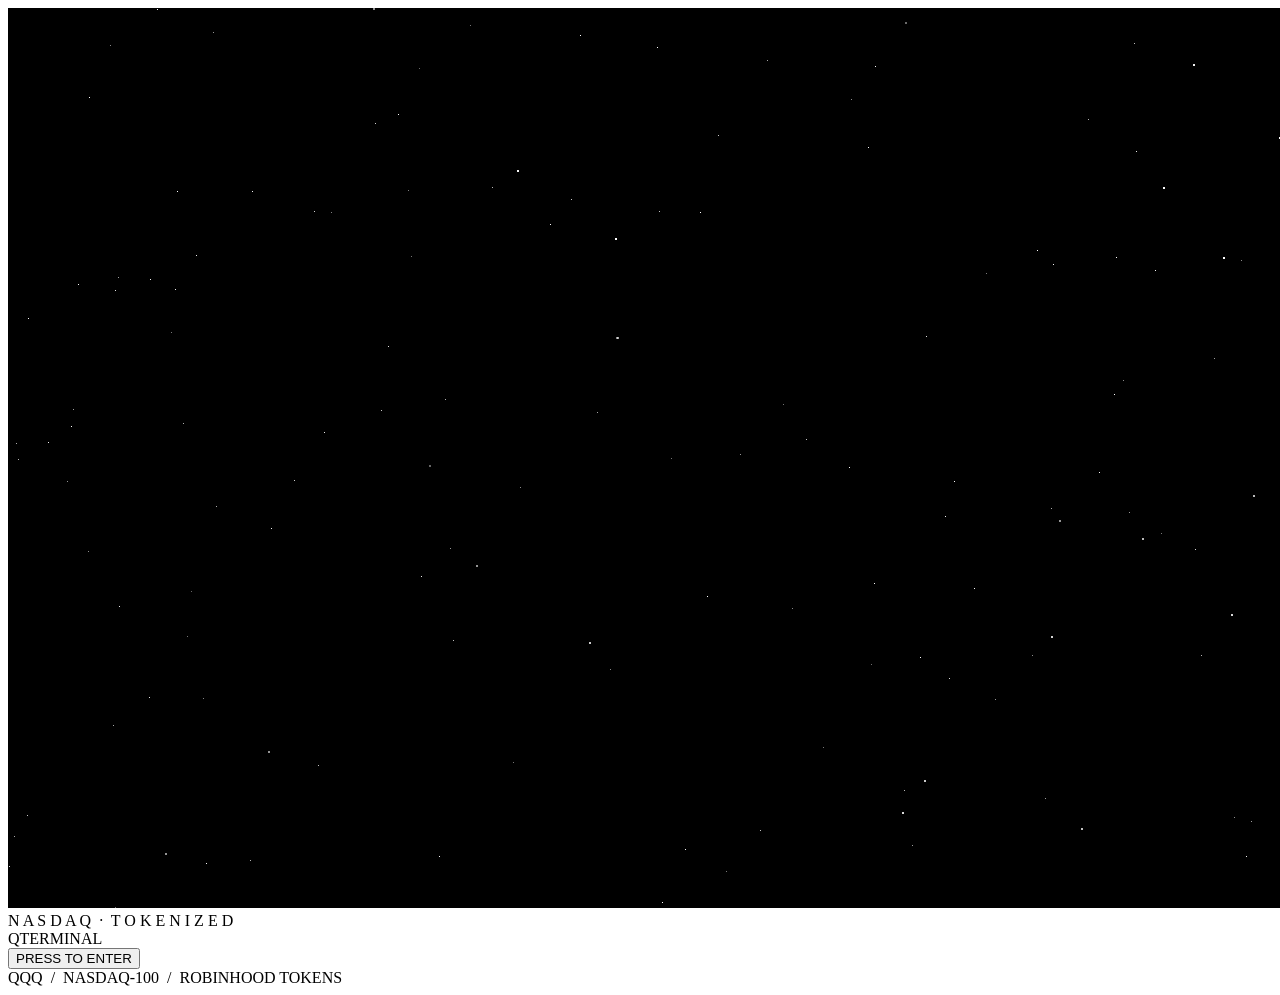
==== index.html @ d2328fc7 "Add files via upload" ====
<!DOCTYPE html>
<html lang="en">
<head>
<meta charset="UTF-8">
<meta name="viewport" content="width=device-width, initial-scale=1.0">
<title>QTERMINAL</title>
<link rel="stylesheet" href="css/style.css">
</head>
<body>
  <div class="landing">
    <canvas id="starfield"></canvas>
    <div class="landing-content">
      <div class="qt-logo">N A S D A Q &nbsp;·&nbsp; T O K E N I Z E D</div>
      <div class="qt-title">QTERMINAL</div>
      <button class="enter-btn" id="enterBtn">PRESS TO ENTER</button>
      <div class="enter-hint">QQQ &nbsp;/&nbsp; NASDAQ-100 &nbsp;/&nbsp; ROBINHOOD TOKENS</div>
    </div>
  </div>

  <script>
    const canvas = document.getElementById('starfield');
    const ctx = canvas.getContext('2d');
    let w, h;
    function resize() {
      w = canvas.width = window.innerWidth;
      h = canvas.height = window.innerHeight;
    }
    resize();
    window.addEventListener('resize', resize);

    // Pixel stars: fixed grid of tiny squares with independent twinkle phase.
    const STAR_COUNT = 140;
    const stars = Array.from({ length: STAR_COUNT }, () => ({
      x: Math.random() * w,
      y: Math.random() * h,
      size: Math.random() < 0.15 ? 2 : 1,
      phase: Math.random() * Math.PI * 2,
      speed: 0.5 + Math.random() * 1.2
    }));

    // Shooting stars: spawn occasionally, travel diagonally, fade.
    let shootingStars = [];
    function spawnShootingStar() {
      const startX = Math.random() * w * 0.7;
      const startY = Math.random() * h * 0.4;
      shootingStars.push({
        x: startX, y: startY,
        len: 40 + Math.random() * 60,
        speed: 6 + Math.random() * 5,
        angle: Math.PI / 5,
        life: 1
      });
    }
    setInterval(() => {
      if (Math.random() < 0.6) spawnShootingStar();
    }, 1800);

    let t = 0;
    function draw() {
      t += 0.02;
      ctx.clearRect(0, 0, w, h);
      ctx.fillStyle = '#000';
      ctx.fillRect(0, 0, w, h);

      // twinkling pixel stars
      for (const s of stars) {
        const twinkle = 0.4 + 0.6 * Math.abs(Math.sin(t * s.speed + s.phase));
        ctx.fillStyle = `rgba(255,255,255,${twinkle.toFixed(2)})`;
        ctx.fillRect(Math.floor(s.x), Math.floor(s.y), s.size, s.size);
      }

      // shooting stars
      shootingStars.forEach(st => {
        st.x += Math.cos(st.angle) * st.speed;
        st.y += Math.sin(st.angle) * st.speed;
        st.life -= 0.02;
        if (st.life > 0) {
          const tailX = st.x - Math.cos(st.angle) * st.len;
          const tailY = st.y - Math.sin(st.angle) * st.len;
          const grad = ctx.createLinearGradient(st.x, st.y, tailX, tailY);
          grad.addColorStop(0, `rgba(255,178,56,${st.life})`);
          grad.addColorStop(1, 'rgba(255,178,56,0)');
          ctx.strokeStyle = grad;
          ctx.lineWidth = 2;
          ctx.beginPath();
          ctx.moveTo(st.x, st.y);
          ctx.lineTo(tailX, tailY);
          ctx.stroke();
        }
      });
      shootingStars = shootingStars.filter(st => st.life > 0 && st.y < h + 50);

      requestAnimationFrame(draw);
    }
    draw();

    document.getElementById('enterBtn').addEventListener('click', () => {
      window.location.href = 'terminal.html#QQQ';
    });
  </script>
</body>
</html>
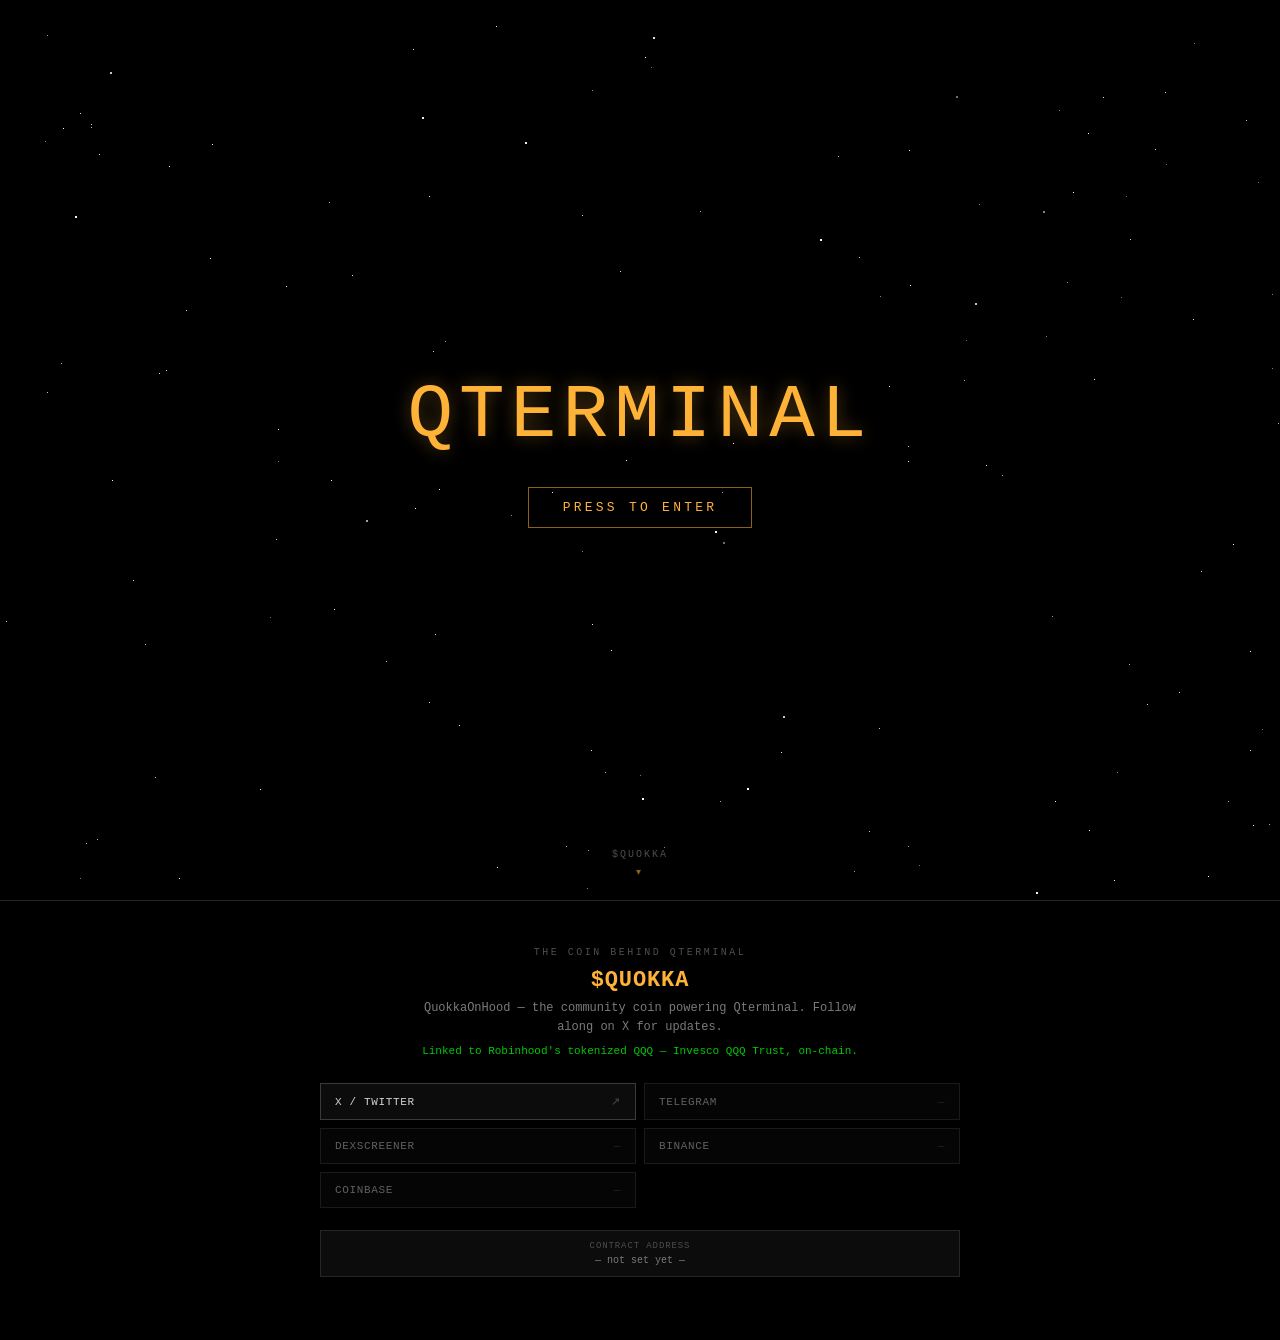
==== commit b27599c5: "Add files via upload" ====
--- a/index.html
+++ b/index.html
@@ -6,17 +6,41 @@
 <title>QTERMINAL</title>
 <link rel="stylesheet" href="css/style.css">
 </head>
-<body>
+<body class="landing-page">
   <div class="landing">
     <canvas id="starfield"></canvas>
     <div class="landing-content">
-      <div class="qt-logo">N A S D A Q &nbsp;·&nbsp; T O K E N I Z E D</div>
       <div class="qt-title">QTERMINAL</div>
       <button class="enter-btn" id="enterBtn">PRESS TO ENTER</button>
-      <div class="enter-hint">QQQ &nbsp;/&nbsp; NASDAQ-100 &nbsp;/&nbsp; ROBINHOOD TOKENS</div>
+    </div>
+    <div class="scroll-cue">$QUOKKA</div>
+  </div>
+
+  <!-- ================================================================
+       COIN INFO SECTION
+       Edit the CONFIG object in js/coin-config.js with the real
+       contract address, chain, and links once you've got them —
+       everything here reads from that one file.
+       ================================================================ -->
+  <div class="coin-section">
+    <div class="coin-inner">
+      <div class="coin-eyebrow">THE COIN BEHIND QTERMINAL</div>
+      <div class="coin-ticker" id="coinTicker">$QUOKKA</div>
+      <div class="coin-tagline" id="coinTagline">
+        QuokkaOnHood — the community coin powering Qterminal. Follow along on X for updates.
+      </div>
+      <div class="coin-qqq-note">Linked to Robinhood's tokenized QQQ — Invesco QQQ Trust, on-chain.</div>
+
+      <div class="coin-links" id="coinLinks"></div>
+
+      <div class="coin-ca-box" id="coinCaBox">
+        <span class="ca-label">CONTRACT ADDRESS</span>
+        <span id="coinCaText">— not set yet —</span>
+      </div>
     </div>
   </div>
 
+  <script src="js/coin-config.js"></script>
   <script>
     const canvas = document.getElementById('starfield');
     const ctx = canvas.getContext('2d');
@@ -28,7 +52,6 @@
     resize();
     window.addEventListener('resize', resize);
 
-    // Pixel stars: fixed grid of tiny squares with independent twinkle phase.
     const STAR_COUNT = 140;
     const stars = Array.from({ length: STAR_COUNT }, () => ({
       x: Math.random() * w,
@@ -38,7 +61,6 @@
       speed: 0.5 + Math.random() * 1.2
     }));
 
-    // Shooting stars: spawn occasionally, travel diagonally, fade.
     let shootingStars = [];
     function spawnShootingStar() {
       const startX = Math.random() * w * 0.7;
@@ -62,14 +84,12 @@
       ctx.fillStyle = '#000';
       ctx.fillRect(0, 0, w, h);
 
-      // twinkling pixel stars
       for (const s of stars) {
         const twinkle = 0.4 + 0.6 * Math.abs(Math.sin(t * s.speed + s.phase));
         ctx.fillStyle = `rgba(255,255,255,${twinkle.toFixed(2)})`;
         ctx.fillRect(Math.floor(s.x), Math.floor(s.y), s.size, s.size);
       }
 
-      // shooting stars
       shootingStars.forEach(st => {
         st.x += Math.cos(st.angle) * st.speed;
         st.y += Math.sin(st.angle) * st.speed;
@@ -97,6 +117,28 @@
     document.getElementById('enterBtn').addEventListener('click', () => {
       window.location.href = 'terminal.html#QQQ';
     });
+
+    // ---- render coin links from config ----
+    (function renderCoinSection() {
+      document.getElementById('coinTicker').textContent = COIN_CONFIG.ticker;
+      document.getElementById('coinTagline').textContent = COIN_CONFIG.tagline;
+      document.getElementById('coinCaText').textContent = COIN_CONFIG.contractAddress || '— not set yet —';
+
+      const links = [
+        { label: 'X / TWITTER', url: COIN_CONFIG.links.x },
+        { label: 'TELEGRAM', url: COIN_CONFIG.links.telegram },
+        { label: 'DEXSCREENER', url: COIN_CONFIG.links.dexscreener },
+        { label: 'BINANCE', url: COIN_CONFIG.links.binance },
+        { label: 'COINBASE', url: COIN_CONFIG.links.coinbase },
+      ];
+      const container = document.getElementById('coinLinks');
+      container.innerHTML = links.map(l => {
+        const disabled = !l.url;
+        return `<a class="coin-link ${disabled ? 'disabled' : ''}" href="${l.url || '#'}" target="_blank" rel="noopener">
+          <span>${l.label}</span><span class="cl-arrow">${disabled ? '—' : '↗'}</span>
+        </a>`;
+      }).join('');
+    })();
   </script>
 </body>
 </html>
--- a/css/style.css
+++ b/css/style.css
@@ -0,0 +1,422 @@
+/* ============================================================
+   QTERMINAL — style.css
+   Palette: true-black terminal, amber data text (Bloomberg's
+   signature), Robinhood green / grey for the tokenized split,
+   red/green for price direction. One mono family throughout,
+   weight does the differentiating instead of a second face.
+   ============================================================ */
+
+@font-face {
+  font-family: "Excess V Straight";
+  src: url("../fonts/Excess_V_Straight.otf") format("opentype");
+  font-weight: normal;
+  font-style: normal;
+  font-display: swap;
+}
+
+:root {
+  --bg: #000000;
+  --panel: #070707;
+  --panel-alt: #0c0c0c;
+  --border: #262626;
+  --border-strong: #3a3a3a;
+
+  --amber: #ffb238;
+  --amber-dim: #8a6218;
+  --text: #d4d4d4;
+  --text-dim: #7a7a7a;
+  --text-faint: #4d4d4d;
+
+  --green: #00c805;
+  --green-dim: #0a4a05;
+  --red: #ff4136;
+  --red-dim: #4a0d0a;
+  --grey-tag: #5a5a5a;
+
+  --mono: "JetBrains Mono", "IBM Plex Mono", ui-monospace, "SF Mono", Consolas, monospace;
+
+  --radius: 2px;
+}
+
+* { box-sizing: border-box; }
+html, body {
+  margin: 0; padding: 0;
+  background: var(--bg);
+  color: var(--text);
+  font-family: var(--mono);
+  height: 100%;
+  overflow: hidden;
+}
+a { color: var(--amber); text-decoration: none; }
+button { font-family: var(--mono); cursor: pointer; }
+::selection { background: var(--amber-dim); color: #000; }
+*:focus-visible { outline: 1px solid var(--amber); outline-offset: 1px; }
+
+@media (prefers-reduced-motion: reduce) {
+  * { animation: none !important; transition: none !important; }
+}
+
+/* ---------- Landing page ---------- */
+body.landing-page { overflow-y: auto; height: auto; }
+.landing {
+  position: relative;
+  width: 100vw; height: 100vh;
+  background: #000;
+  display: flex; align-items: center; justify-content: center;
+  overflow: hidden;
+}
+.scroll-cue {
+  position: absolute; bottom: 22px; left: 50%; transform: translateX(-50%);
+  z-index: 2;
+  font-size: 10px; letter-spacing: 0.2em; color: var(--text-faint);
+  display: flex; flex-direction: column; align-items: center; gap: 6px;
+  animation: bob 2.2s ease-in-out infinite;
+}
+.scroll-cue::after { content: '▾'; color: var(--amber-dim); }
+@keyframes bob { 0%,100% { transform: translateX(-50%) translateY(0); } 50% { transform: translateX(-50%) translateY(6px); } }
+
+/* ---------- Coin info section ---------- */
+.coin-section {
+  position: relative;
+  background: #000;
+  border-top: 1px solid var(--border);
+  padding: 46px 20px 60px;
+}
+.coin-inner { max-width: 640px; margin: 0 auto; }
+.coin-eyebrow {
+  font-size: 10px; letter-spacing: 0.25em; color: var(--text-faint);
+  text-align: center; margin-bottom: 10px;
+}
+.coin-ticker {
+  text-align: center;
+  font-size: 22px; font-weight: 700; color: var(--amber);
+  letter-spacing: 0.04em; margin-bottom: 6px;
+}
+.coin-tagline {
+  text-align: center; font-size: 12px; color: var(--text-dim);
+  max-width: 460px; margin: 0 auto 8px;
+  line-height: 1.6;
+}
+.coin-qqq-note {
+  text-align: center; font-size: 11px; color: var(--green);
+  margin-bottom: 26px;
+}
+.coin-links {
+  display: grid;
+  grid-template-columns: repeat(2, 1fr);
+  gap: 8px;
+  margin-bottom: 22px;
+}
+.coin-link {
+  display: flex; align-items: center; justify-content: space-between;
+  border: 1px solid var(--border-strong);
+  background: var(--panel-alt);
+  color: var(--text);
+  padding: 11px 14px;
+  font-size: 11px; letter-spacing: 0.06em;
+  transition: border-color 120ms, color 120ms;
+}
+.coin-link:hover { border-color: var(--amber); color: var(--amber); }
+.coin-link .cl-arrow { color: var(--text-faint); }
+.coin-link.disabled {
+  opacity: 0.45; pointer-events: none;
+}
+.coin-ca-box {
+  border: 1px solid var(--border);
+  background: var(--panel-alt);
+  padding: 10px 12px;
+  font-size: 10px;
+  color: var(--text-dim);
+  word-break: break-all;
+  text-align: center;
+}
+.coin-ca-box .ca-label { color: var(--text-faint); letter-spacing: 0.1em; display: block; margin-bottom: 4px; font-size: 9px; }
+@media (max-width: 480px) {
+  .coin-links { grid-template-columns: 1fr; }
+}
+#starfield { position: absolute; inset: 0; display: block; }
+.landing-content {
+  position: relative; z-index: 2;
+  display: flex; flex-direction: column; align-items: center;
+  gap: 28px;
+}
+.qt-title {
+  font-family: "Excess V Straight", var(--mono);
+  font-size: clamp(38px, 10vw, 76px);
+  font-weight: 400;
+  letter-spacing: 0.08em;
+  color: var(--amber);
+  text-shadow: 0 0 18px rgba(255, 178, 56, 0.35);
+}
+.enter-btn {
+  background: transparent;
+  border: 1px solid var(--amber-dim);
+  color: var(--amber);
+  padding: 12px 34px;
+  font-size: 13px;
+  letter-spacing: 0.25em;
+  transition: background 120ms, color 120ms;
+}
+.enter-btn:hover, .enter-btn:focus-visible {
+  background: var(--amber);
+  color: #000;
+}
+.enter-hint {
+  font-size: 10px;
+  color: var(--text-faint);
+  letter-spacing: 0.15em;
+}
+
+/* ---------- App shell ---------- */
+.app {
+  height: 100vh;
+  display: flex;
+  flex-direction: column;
+}
+.topbar {
+  height: 40px;
+  flex: none;
+  display: flex; align-items: center;
+  justify-content: space-between;
+  padding: 0 14px;
+  border-bottom: 1px solid var(--border);
+  background: var(--panel);
+}
+.topbar-left { display: flex; align-items: center; gap: 10px; }
+.topbar-logo { font-family: "Excess V Straight", var(--mono); color: var(--amber); font-weight: 400; letter-spacing: 0.1em; font-size: 16px; }
+.topbar-sub { color: var(--text-faint); font-size: 11px; }
+.topbar-right { display: flex; align-items: center; gap: 16px; font-size: 11px; color: var(--text-dim); }
+.topbar-clock { color: var(--amber-dim); }
+
+.layout {
+  flex: 1;
+  display: flex;
+  min-height: 0;
+}
+
+/* ---------- Sidebar ---------- */
+.sidebar {
+  width: 25%;
+  min-width: 250px;
+  max-width: 340px;
+  border-right: 1px solid var(--border);
+  background: var(--panel);
+  display: flex; flex-direction: column;
+  min-height: 0;
+}
+.sidebar-search {
+  flex: none;
+  padding: 8px 10px;
+  border-bottom: 1px solid var(--border);
+}
+.sidebar-search input {
+  width: 100%;
+  background: #0d0d0d;
+  border: 1px solid var(--border);
+  color: var(--text);
+  font-family: var(--mono);
+  font-size: 12px;
+  padding: 6px 8px;
+  border-radius: var(--radius);
+}
+.sidebar-search input::placeholder { color: var(--text-faint); }
+.sidebar-list {
+  flex: 1;
+  overflow-y: auto;
+}
+.sidebar-list::-webkit-scrollbar { width: 6px; }
+.sidebar-list::-webkit-scrollbar-thumb { background: var(--border-strong); }
+
+.row {
+  display: flex; align-items: center; justify-content: space-between;
+  padding: 7px 12px;
+  border-bottom: 1px solid #111;
+  font-size: 12px;
+  cursor: pointer;
+}
+.row:hover { background: #101010; }
+.row.active { background: #151109; border-left: 2px solid var(--amber); }
+.row.pinned { background: #0c0c0c; }
+.row-left { display: flex; align-items: center; gap: 8px; min-width: 0; }
+.tok-dot {
+  width: 7px; height: 7px; flex: none;
+  border-radius: 1px;
+  border: 1px solid var(--grey-tag);
+  background: transparent;
+}
+.tok-dot.tokenized { border-color: var(--green); background: var(--green); box-shadow: 0 0 4px rgba(0,200,5,0.6); }
+.row-ticker { color: var(--text); font-weight: 700; }
+.row-name { color: var(--text-faint); font-size: 10px; overflow: hidden; text-overflow: ellipsis; white-space: nowrap; max-width: 120px; }
+.row-right { text-align: right; flex: none; }
+.row-price { color: var(--text); }
+.row-chg.up { color: var(--green); }
+.row-chg.down { color: var(--red); }
+.sidebar-divider {
+  padding: 4px 12px; font-size: 10px; letter-spacing: 0.1em;
+  color: var(--text-faint); background: #0a0a0a;
+  border-bottom: 1px solid var(--border);
+}
+
+/* ---------- Main panel ---------- */
+.main {
+  flex: 1;
+  overflow-y: auto;
+  min-height: 0;
+  padding: 14px 18px 40px;
+}
+.main::-webkit-scrollbar { width: 8px; }
+.main::-webkit-scrollbar-thumb { background: var(--border-strong); }
+
+.back-btn {
+  display: none;
+  background: transparent; border: 1px solid var(--border-strong);
+  color: var(--text-dim); font-size: 11px; padding: 5px 10px; margin-bottom: 10px;
+  letter-spacing: 0.08em;
+}
+
+.ticker-header {
+  display: flex; align-items: flex-start; justify-content: space-between;
+  flex-wrap: wrap; gap: 10px;
+  padding-bottom: 10px; margin-bottom: 12px;
+  border-bottom: 1px solid var(--border);
+}
+.ticker-id { display: flex; align-items: baseline; gap: 10px; flex-wrap: wrap; }
+.ticker-id .sym { font-size: 26px; font-weight: 700; color: var(--amber); letter-spacing: 0.03em; }
+.ticker-id .nm { font-size: 12px; color: var(--text-dim); }
+.tag {
+  font-size: 9px; letter-spacing: 0.08em; padding: 2px 6px; border-radius: var(--radius);
+  border: 1px solid var(--grey-tag); color: var(--text-dim);
+}
+.tag.tokenized { border-color: var(--green); color: var(--green); }
+.price-block { text-align: right; }
+.price-main { font-size: 24px; font-weight: 700; }
+.price-chg { font-size: 12px; }
+.price-chg.up, .price-main.up { color: var(--green); }
+.price-chg.down, .price-main.down { color: var(--red); }
+.price-meta { font-size: 10px; color: var(--text-faint); margin-top: 2px; }
+
+/* ---------- Heatmap ---------- */
+.heatmap-section { margin-bottom: 18px; }
+.heatmap-toolbar {
+  display: flex; align-items: center; justify-content: space-between;
+  margin-bottom: 8px;
+}
+.section-title {
+  font-size: 11px; letter-spacing: 0.12em; color: var(--text-dim);
+}
+.size-toggle {
+  display: flex; border: 1px solid var(--border-strong); border-radius: var(--radius); overflow: hidden;
+}
+.size-toggle button {
+  background: #0a0a0a; color: var(--text-dim); border: none;
+  font-size: 10px; letter-spacing: 0.06em; padding: 5px 10px;
+}
+.size-toggle button.active { background: var(--amber); color: #000; }
+
+.heatmap-box {
+  border: 1px solid var(--border);
+  background: var(--panel-alt);
+  padding: 10px;
+}
+.sector-block { margin-bottom: 10px; }
+.sector-block:last-child { margin-bottom: 0; }
+.sector-label {
+  font-size: 9px; letter-spacing: 0.1em; color: var(--text-faint);
+  margin-bottom: 4px;
+}
+.sector-grid {
+  display: flex; flex-wrap: wrap; gap: 3px;
+}
+.tile {
+  position: relative;
+  display: flex; flex-direction: column; align-items: center; justify-content: center;
+  min-width: 54px; min-height: 40px;
+  border: 2px solid var(--grey-tag);
+  font-size: 10px; font-weight: 700;
+  color: #fff;
+  border-radius: var(--radius);
+}
+.tile.tokenized { border-color: var(--green); }
+.tile .t-sym { font-size: 11px; }
+.tile .t-chg { font-size: 9px; font-weight: 400; opacity: 0.9; }
+.tile:hover { outline: 1px solid var(--amber); z-index: 5; }
+
+.tile-tooltip {
+  position: fixed;
+  z-index: 50;
+  background: #0a0a0a;
+  border: 1px solid var(--amber-dim);
+  padding: 8px 10px;
+  font-size: 11px;
+  pointer-events: none;
+  min-width: 160px;
+  box-shadow: 0 4px 14px rgba(0,0,0,0.6);
+}
+.tile-tooltip .tt-sym { color: var(--amber); font-weight: 700; margin-bottom: 3px; }
+.tile-tooltip .tt-row { display: flex; justify-content: space-between; gap: 10px; color: var(--text-dim); }
+
+/* ---------- Chart ---------- */
+.chart-section { margin-bottom: 18px; }
+.chart-toolbar { display: flex; justify-content: space-between; align-items: center; margin-bottom: 8px; }
+.range-toggle { display: flex; border: 1px solid var(--border-strong); border-radius: var(--radius); overflow: hidden; }
+.range-toggle button {
+  background: #0a0a0a; color: var(--text-dim); border: none; border-right: 1px solid var(--border);
+  font-size: 10px; padding: 5px 12px;
+}
+.range-toggle button:last-child { border-right: none; }
+.range-toggle button.active { background: var(--amber); color: #000; }
+.chart-box {
+  border: 1px solid var(--border);
+  background: var(--panel-alt);
+  padding: 8px;
+}
+canvas#priceChart { width: 100%; display: block; }
+
+/* ---------- Info grid ---------- */
+.info-grid {
+  display: grid;
+  grid-template-columns: repeat(3, 1fr);
+  gap: 12px;
+}
+.info-card {
+  border: 1px solid var(--border);
+  background: var(--panel-alt);
+  padding: 10px 12px;
+}
+.info-card h3 {
+  font-size: 10px; letter-spacing: 0.1em; color: var(--text-dim);
+  margin: 0 0 8px 0; font-weight: 400;
+}
+.kv { display: flex; justify-content: space-between; font-size: 12px; padding: 3px 0; border-bottom: 1px solid #141414; }
+.kv:last-child { border-bottom: none; }
+.kv .k { color: var(--text-dim); }
+.kv .v { color: var(--text); }
+.kv .v.up { color: var(--green); }
+.kv .v.down { color: var(--red); }
+.eps-row { display: flex; justify-content: space-between; font-size: 11px; padding: 3px 0; }
+.eps-row .beat { color: var(--green); }
+.eps-row .miss { color: var(--red); }
+.news-item { font-size: 11px; padding: 5px 0; border-bottom: 1px solid #141414; color: var(--text-dim); }
+.news-item:last-child { border-bottom: none; }
+.news-item .n-time { font-size: 9px; color: var(--text-faint); display: block; margin-top: 2px; }
+.analyst-bar { display: flex; height: 8px; margin: 6px 0 10px; border-radius: 2px; overflow: hidden; }
+.analyst-bar span.buy { background: var(--green); }
+.analyst-bar span.hold { background: var(--amber-dim); }
+.analyst-bar span.sell { background: var(--red); }
+
+/* ---------- Responsive: mobile ---------- */
+@media (max-width: 820px) {
+  .layout { position: relative; }
+  .sidebar {
+    width: 100%; max-width: none; min-width: 0;
+    position: absolute; inset: 0;
+    z-index: 3;
+  }
+  .sidebar.hidden { display: none; }
+  .main { position: absolute; inset: 0; z-index: 4; }
+  .main.hidden { display: none; }
+  .back-btn { display: inline-block; }
+  .info-grid { grid-template-columns: 1fr; }
+  .ticker-id .sym { font-size: 22px; }
+  .price-main { font-size: 20px; }
+}
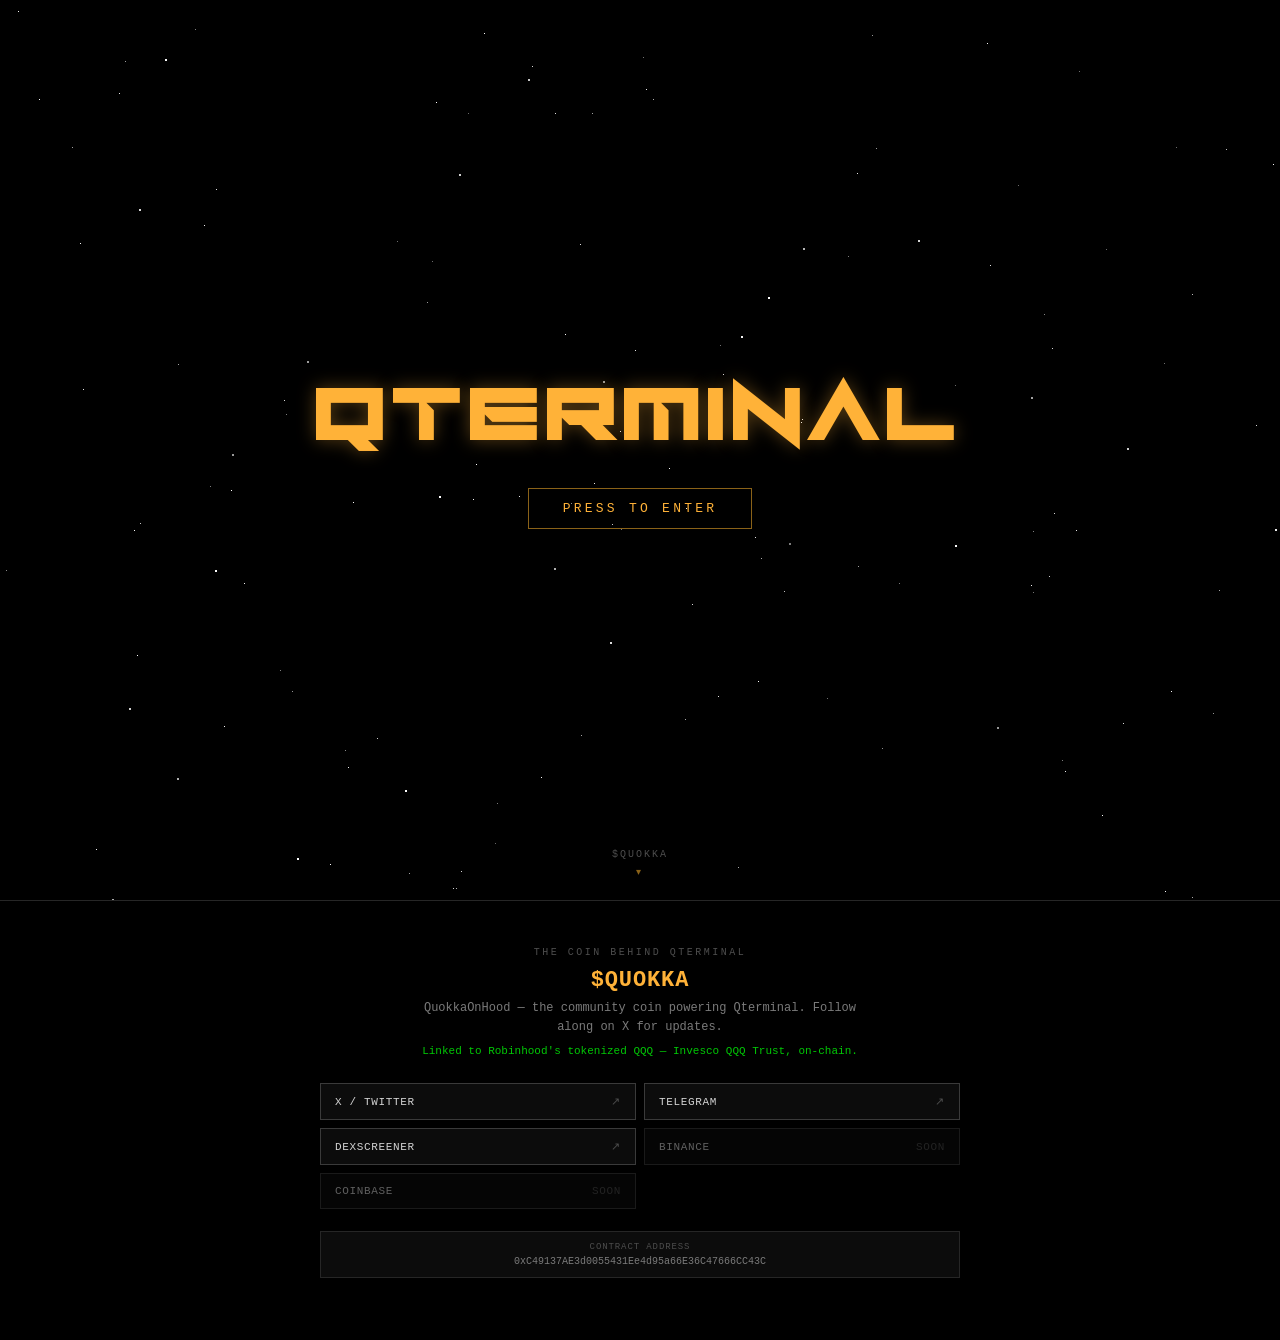
==== commit dec3bec7: "Add files via upload" ====
--- a/index.html
+++ b/index.html
@@ -125,17 +125,18 @@
       document.getElementById('coinCaText').textContent = COIN_CONFIG.contractAddress || '— not set yet —';
 
       const links = [
-        { label: 'X / TWITTER', url: COIN_CONFIG.links.x },
-        { label: 'TELEGRAM', url: COIN_CONFIG.links.telegram },
-        { label: 'DEXSCREENER', url: COIN_CONFIG.links.dexscreener },
-        { label: 'BINANCE', url: COIN_CONFIG.links.binance },
-        { label: 'COINBASE', url: COIN_CONFIG.links.coinbase },
+        { key: 'x', label: 'X / TWITTER', url: COIN_CONFIG.links.x },
+        { key: 'telegram', label: 'TELEGRAM', url: COIN_CONFIG.links.telegram },
+        { key: 'dexscreener', label: 'DEXSCREENER', url: COIN_CONFIG.links.dexscreener },
+        { key: 'binance', label: 'BINANCE', url: COIN_CONFIG.links.binance },
+        { key: 'coinbase', label: 'COINBASE', url: COIN_CONFIG.links.coinbase },
       ];
       const container = document.getElementById('coinLinks');
       container.innerHTML = links.map(l => {
+        const soon = COIN_CONFIG.soon && COIN_CONFIG.soon[l.key] && !l.url;
         const disabled = !l.url;
         return `<a class="coin-link ${disabled ? 'disabled' : ''}" href="${l.url || '#'}" target="_blank" rel="noopener">
-          <span>${l.label}</span><span class="cl-arrow">${disabled ? '—' : '↗'}</span>
+          <span>${l.label}</span><span class="cl-arrow">${soon ? 'SOON' : (disabled ? '—' : '↗')}</span>
         </a>`;
       }).join('');
     })();
--- a/css/style.css
+++ b/css/style.css
@@ -187,6 +187,76 @@
 .topbar-sub { color: var(--text-faint); font-size: 11px; }
 .topbar-right { display: flex; align-items: center; gap: 16px; font-size: 11px; color: var(--text-dim); }
 .topbar-clock { color: var(--amber-dim); }
+
+/* ---------- Wallet ---------- */
+.wallet-btn {
+  background: transparent;
+  border: 1px solid var(--border-strong);
+  color: var(--text-dim);
+  font-size: 10px; letter-spacing: 0.1em;
+  padding: 6px 12px;
+  border-radius: var(--radius);
+  display: flex; align-items: center; gap: 6px;
+}
+.wallet-btn:hover { border-color: var(--amber); color: var(--amber); }
+.wallet-btn .w-dot { width: 6px; height: 6px; border-radius: 50%; background: var(--grey-tag); }
+.wallet-btn.connected { border-color: var(--green); color: var(--green); }
+.wallet-btn.connected .w-dot { background: var(--green); box-shadow: 0 0 4px rgba(0,200,5,0.7); }
+
+.wallet-modal-backdrop {
+  position: fixed; inset: 0; z-index: 90;
+  background: rgba(0,0,0,0.7);
+  display: none; align-items: center; justify-content: center;
+}
+.wallet-modal-backdrop.open { display: flex; }
+.wallet-modal {
+  width: min(360px, 90vw);
+  background: var(--panel);
+  border: 1px solid var(--border-strong);
+  padding: 20px;
+}
+.wallet-modal h2 {
+  font-size: 13px; letter-spacing: 0.1em; color: var(--amber);
+  margin: 0 0 4px 0; font-weight: 400;
+}
+.wallet-modal .wm-sub { font-size: 11px; color: var(--text-faint); margin-bottom: 16px; }
+.wallet-option {
+  display: flex; align-items: center; justify-content: space-between;
+  border: 1px solid var(--border-strong);
+  background: var(--panel-alt);
+  color: var(--text);
+  padding: 12px 14px;
+  margin-bottom: 8px;
+  font-size: 12px;
+}
+.wallet-option:hover { border-color: var(--amber); color: var(--amber); }
+.wallet-status-row { display: flex; justify-content: space-between; font-size: 11px; padding: 6px 0; border-bottom: 1px solid #141414; }
+.wallet-status-row:last-child { border-bottom: none; }
+.wallet-status-row .k { color: var(--text-dim); }
+.wallet-status-row .v { color: var(--text); }
+.wallet-modal-close, .wallet-disconnect {
+  width: 100%; margin-top: 10px;
+  background: transparent; border: 1px solid var(--border-strong);
+  color: var(--text-dim); font-size: 10px; letter-spacing: 0.1em; padding: 8px;
+}
+.wallet-modal-close:hover, .wallet-disconnect:hover { border-color: var(--amber); color: var(--amber); }
+
+/* ---------- Gated / locked content ---------- */
+.gate-card {
+  border: 1px solid var(--amber-dim);
+  background: var(--panel-alt);
+  padding: 16px;
+  text-align: center;
+  grid-column: 1 / -1;
+}
+.gate-card .g-lock { font-size: 18px; color: var(--amber-dim); margin-bottom: 8px; }
+.gate-card h3 { font-size: 11px; letter-spacing: 0.1em; color: var(--text); margin: 0 0 6px 0; font-weight: 400; }
+.gate-card p { font-size: 11px; color: var(--text-dim); max-width: 320px; margin: 0 auto 12px; line-height: 1.6; }
+.gate-card button {
+  background: transparent; border: 1px solid var(--amber-dim); color: var(--amber);
+  font-size: 10px; letter-spacing: 0.1em; padding: 8px 16px;
+}
+.gate-card button:hover { background: var(--amber); color: #000; }
 
 .layout {
   flex: 1;
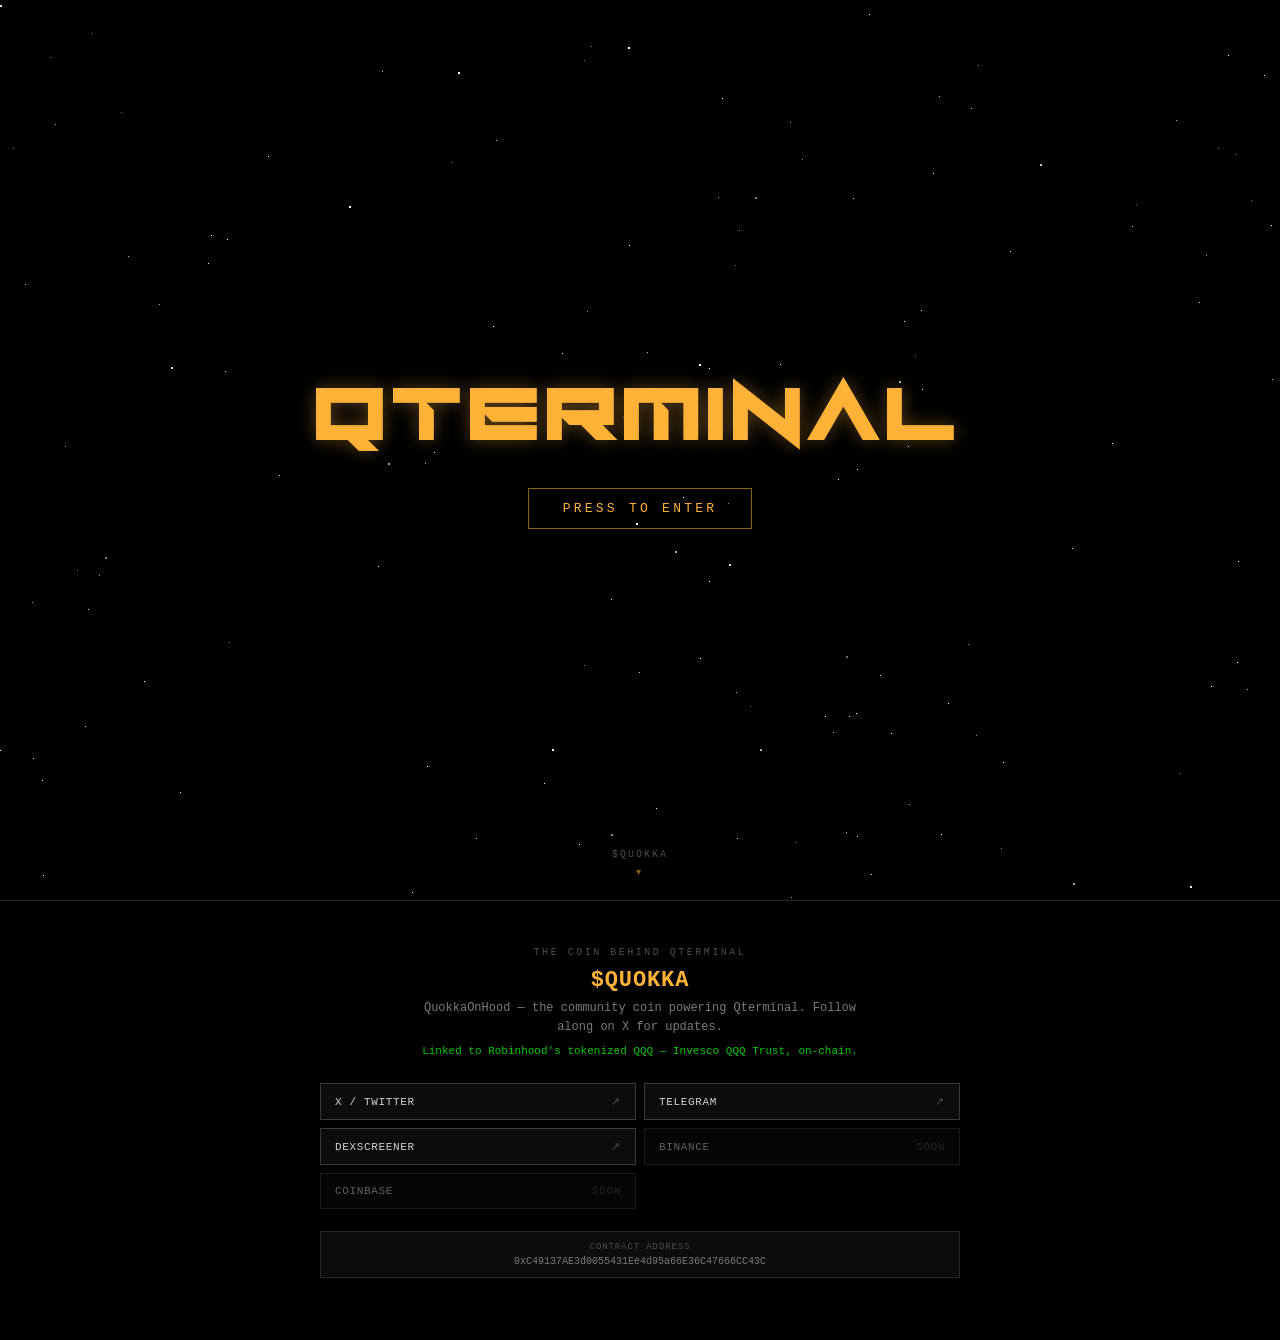
==== commit 8582d250: "Add files via upload" ====
--- a/index.html
+++ b/index.html
@@ -1,5 +1,5 @@
 <!DOCTYPE html>
-<html lang="en">
+<html lang="en" class="landing-page">
 <head>
 <meta charset="UTF-8">
 <meta name="viewport" content="width=device-width, initial-scale=1.0">
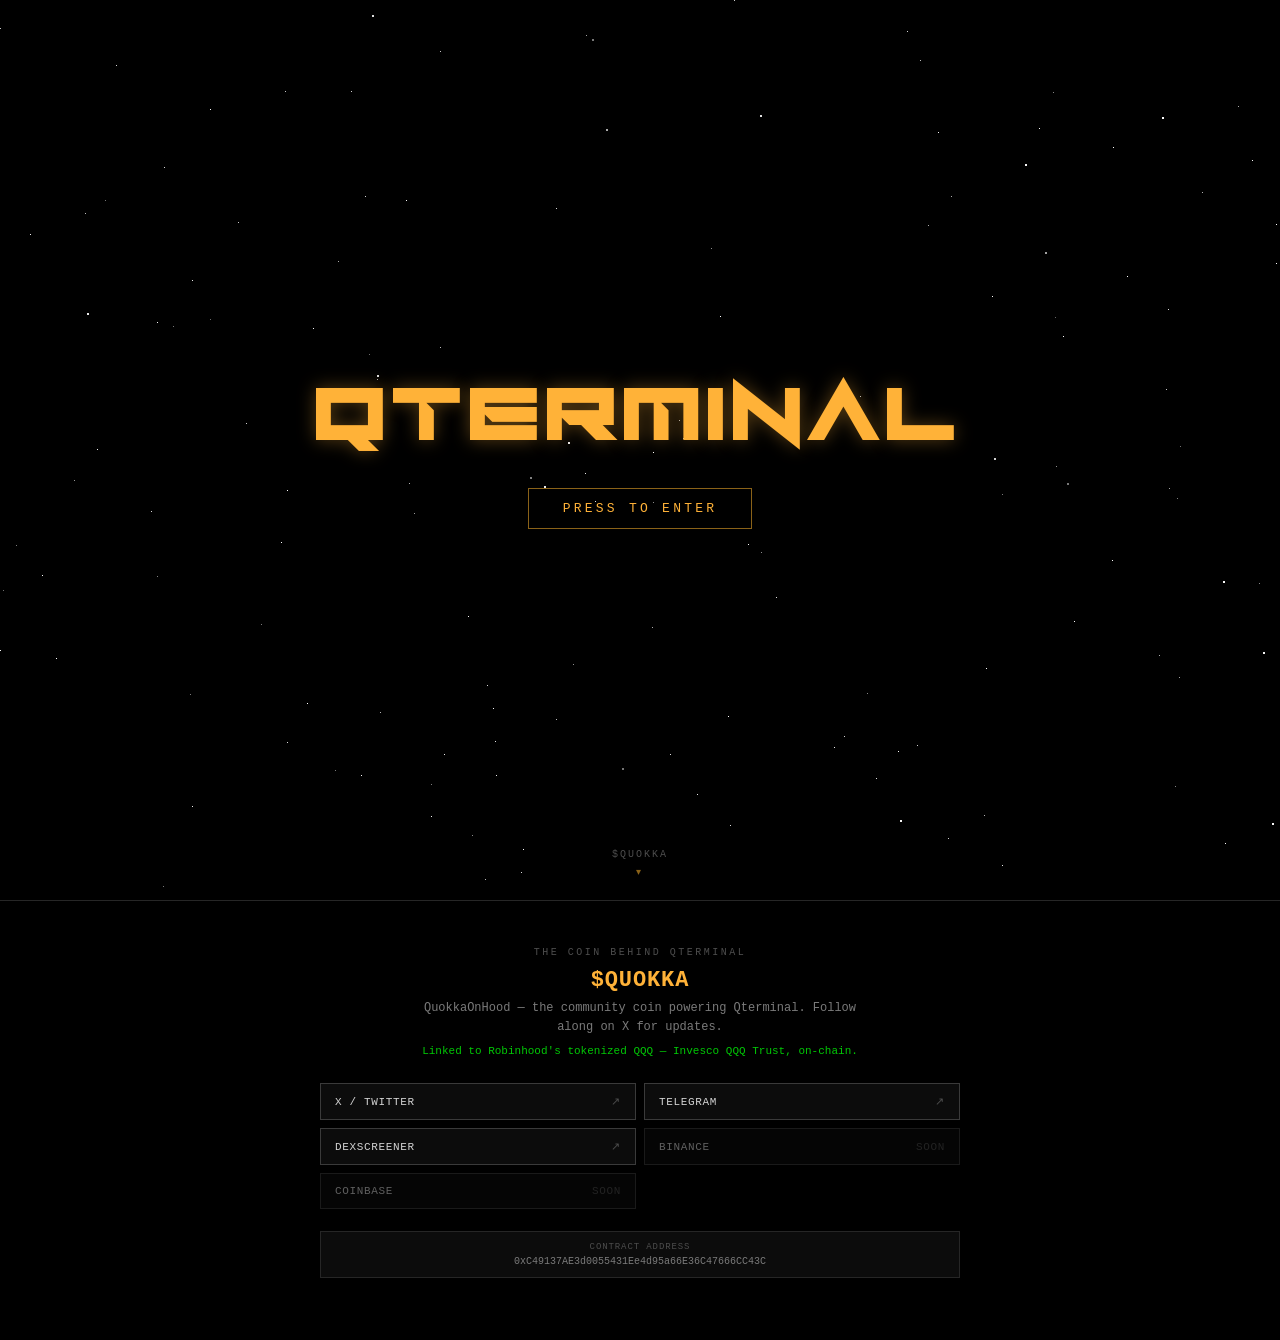
==== commit c972b909: "Add files via upload" ====
--- a/index.html
+++ b/index.html
@@ -115,7 +115,7 @@
     draw();
 
     document.getElementById('enterBtn').addEventListener('click', () => {
-      window.location.href = 'terminal.html#QQQ';
+      window.location.href = 'globe.html';
     });
 
     // ---- render coin links from config ----
--- a/css/style.css
+++ b/css/style.css
@@ -44,6 +44,8 @@
   background: var(--bg);
   color: var(--text);
   font-family: var(--mono);
+}
+html.app-page, body.app-page {
   height: 100%;
   overflow: hidden;
 }
@@ -57,7 +59,7 @@
 }
 
 /* ---------- Landing page ---------- */
-body.landing-page { overflow-y: auto; height: auto; }
+html.landing-page, body.landing-page { height: auto; overflow-y: auto; -webkit-overflow-scrolling: touch; }
 .landing {
   position: relative;
   width: 100vw; height: 100vh;
@@ -167,6 +169,67 @@
   letter-spacing: 0.15em;
 }
 
+/* ---------- Globe / market-selector page ---------- */
+.globe-page {
+  height: 100%;
+  overflow-y: auto;
+  padding: 20px;
+  max-width: 900px;
+  margin: 0 auto;
+}
+.globe-wrap {
+  position: relative;
+  width: 100%;
+  height: min(52vh, 420px);
+  min-height: 260px;
+  border: 1px solid var(--border);
+  background: radial-gradient(circle at 50% 45%, #0a0a0a 0%, #000 75%);
+  margin-bottom: 18px;
+}
+#globeCanvas { width: 100%; height: 100%; display: block; cursor: default; }
+.globe-toast {
+  position: absolute;
+  background: #0a0a0a;
+  border: 1px solid var(--amber-dim);
+  color: var(--amber);
+  font-size: 10px;
+  letter-spacing: 0.06em;
+  padding: 5px 10px;
+  pointer-events: none;
+  opacity: 0;
+  transition: opacity 150ms;
+  transform: translate(-50%, -100%);
+  white-space: nowrap;
+  z-index: 10;
+}
+
+.index-grid {
+  display: grid;
+  grid-template-columns: repeat(auto-fill, minmax(140px, 1fr));
+  gap: 8px;
+  margin-bottom: 24px;
+}
+.index-btn {
+  background: var(--panel-alt);
+  border: 1px solid var(--border-strong);
+  color: var(--text-dim);
+  text-align: left;
+  padding: 10px 12px;
+  display: flex; flex-direction: column; gap: 3px;
+}
+.index-btn .ib-name { font-size: 12px; font-weight: 700; color: var(--text); letter-spacing: 0.02em; }
+.index-btn .ib-city { font-size: 9px; color: var(--text-faint); letter-spacing: 0.05em; }
+.index-btn:hover { border-color: var(--amber); }
+.index-btn.functional { border-color: var(--green); }
+.index-btn.functional .ib-name { color: var(--green); }
+
+.world-news-section { padding-bottom: 30px; }
+.world-news-list {
+  border: 1px solid var(--border);
+  background: var(--panel-alt);
+  padding: 4px 12px;
+}
+
 /* ---------- App shell ---------- */
 .app {
   height: 100vh;
@@ -185,6 +248,11 @@
 .topbar-left { display: flex; align-items: center; gap: 10px; }
 .topbar-logo { font-family: "Excess V Straight", var(--mono); color: var(--amber); font-weight: 400; letter-spacing: 0.1em; font-size: 16px; }
 .topbar-sub { color: var(--text-faint); font-size: 11px; }
+.topbar-nav-link {
+  color: var(--text-dim); font-size: 11px; letter-spacing: 0.1em;
+  border: 1px solid var(--border-strong); padding: 4px 10px;
+}
+.topbar-nav-link:hover { color: var(--amber); border-color: var(--amber); }
 .topbar-right { display: flex; align-items: center; gap: 16px; font-size: 11px; color: var(--text-dim); }
 .topbar-clock { color: var(--amber-dim); }
 
@@ -240,6 +308,22 @@
   color: var(--text-dim); font-size: 10px; letter-spacing: 0.1em; padding: 8px;
 }
 .wallet-modal-close:hover, .wallet-disconnect:hover { border-color: var(--amber); color: var(--amber); }
+.wallet-input {
+  width: 100%;
+  background: #0d0d0d;
+  border: 1px solid var(--border-strong);
+  color: var(--text);
+  font-family: var(--mono);
+  font-size: 12px;
+  padding: 8px;
+  margin: 6px 0 8px;
+  border-radius: var(--radius);
+}
+.burn-status { font-size: 10px; color: var(--text-faint); margin-top: 8px; min-height: 12px; }
+.burn-status.pending { color: var(--amber); }
+.burn-status.success { color: var(--green); }
+.burn-status.error { color: var(--red); }
+.burn-status a { color: inherit; text-decoration: underline; }
 
 /* ---------- Gated / locked content ---------- */
 .gate-card {
@@ -401,12 +485,12 @@
   position: relative;
   display: flex; flex-direction: column; align-items: center; justify-content: center;
   min-width: 54px; min-height: 40px;
-  border: 2px solid var(--grey-tag);
+  border: 2px solid #000000;
   font-size: 10px; font-weight: 700;
   color: #fff;
   border-radius: var(--radius);
 }
-.tile.tokenized { border-color: var(--green); }
+.tile.tokenized { border-color: #ffffff; }
 .tile .t-sym { font-size: 11px; }
 .tile .t-chg { font-size: 9px; font-weight: 400; opacity: 0.9; }
 .tile:hover { outline: 1px solid var(--amber); z-index: 5; }
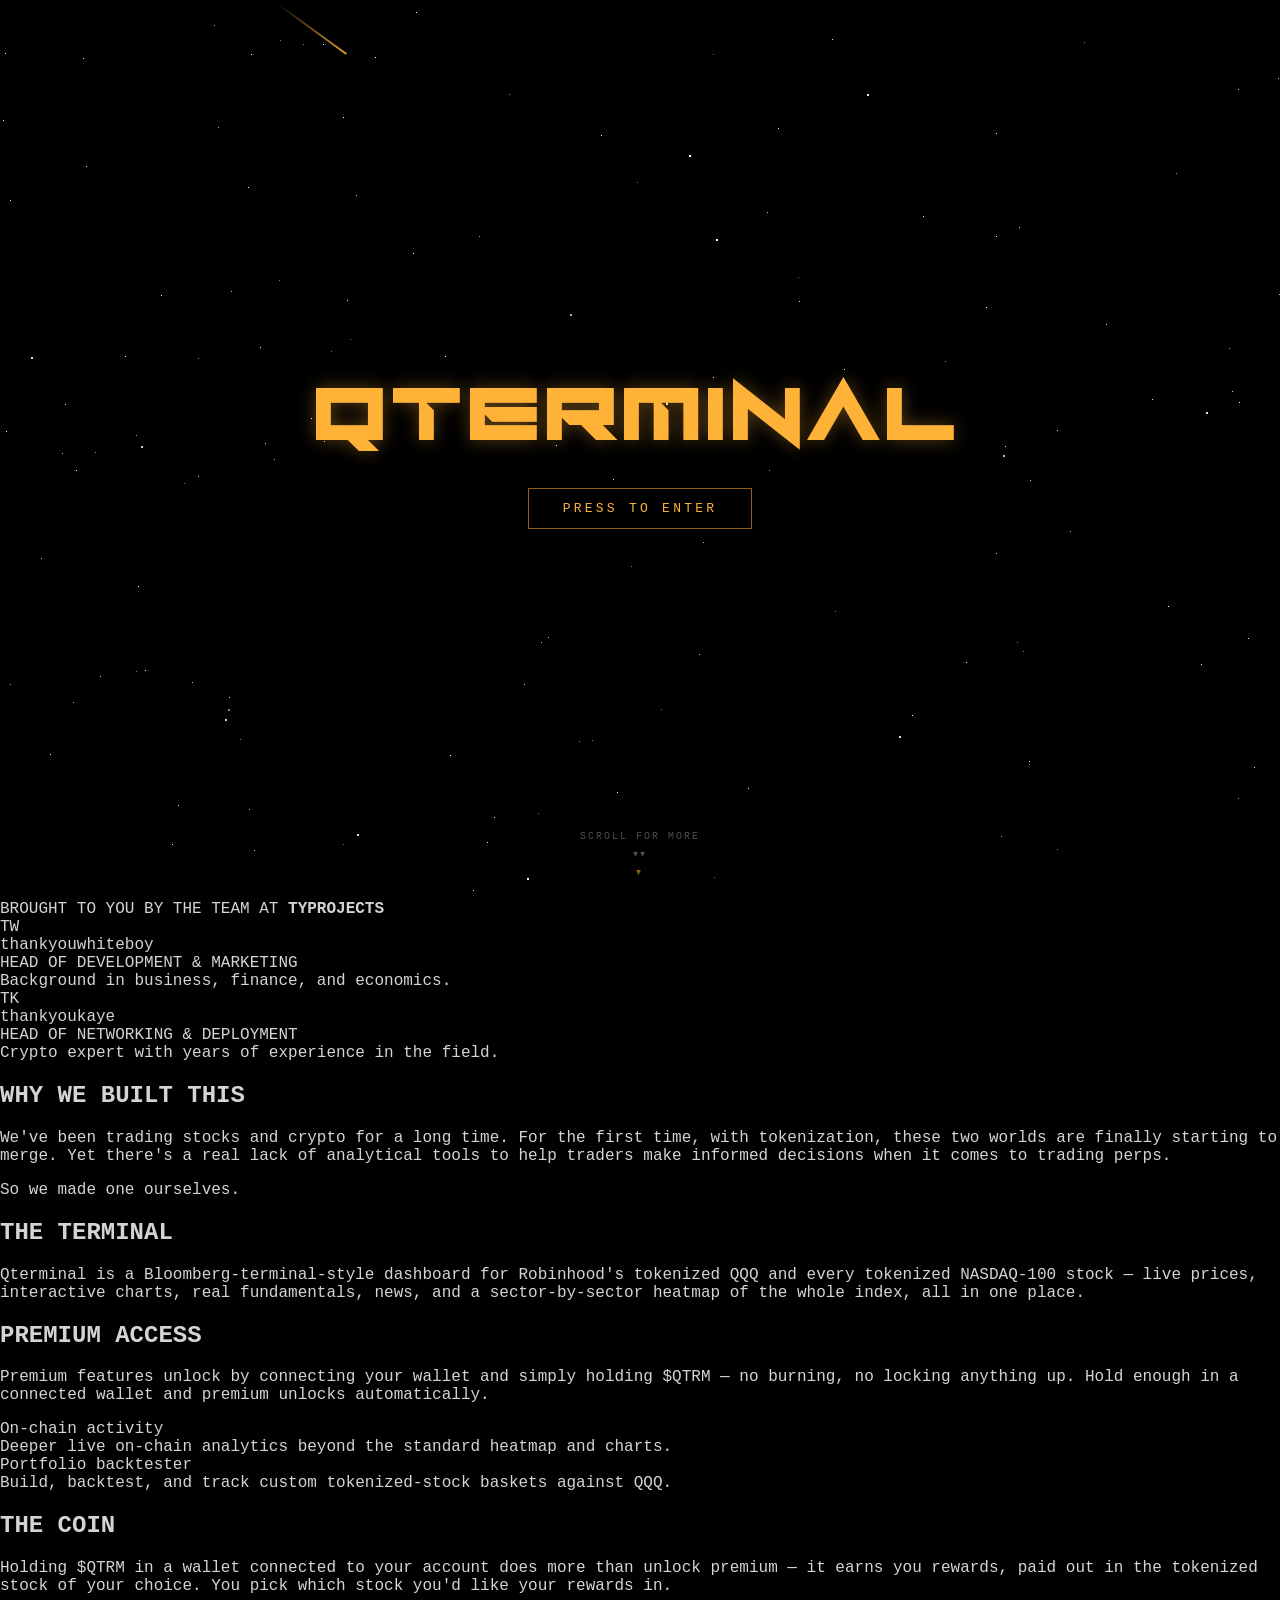
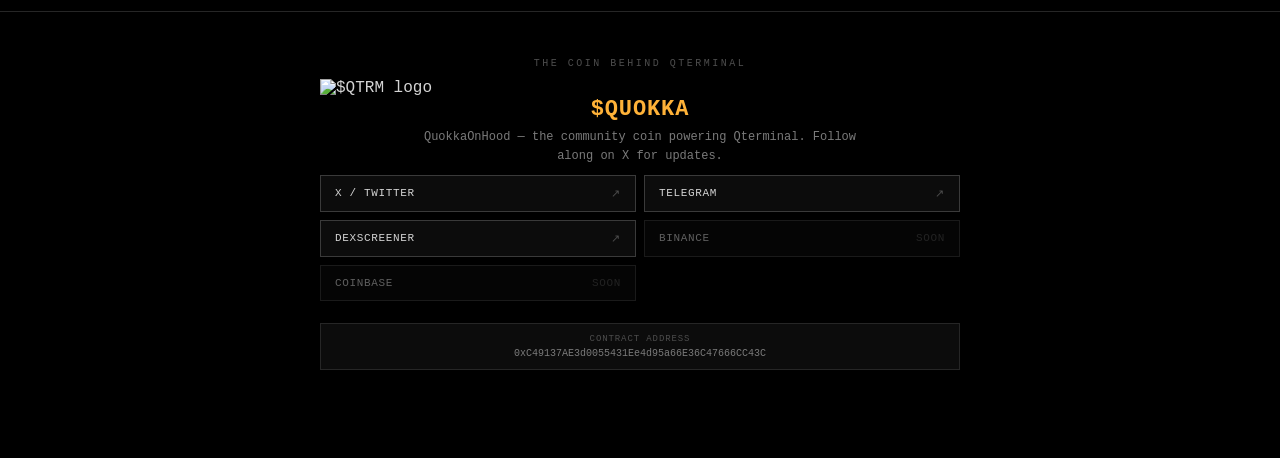
==== commit 50114c8f: "Add files via upload" ====
--- a/index.html
+++ b/index.html
@@ -13,29 +13,86 @@
       <div class="qt-title">QTERMINAL</div>
       <button class="enter-btn" id="enterBtn">PRESS TO ENTER</button>
     </div>
-    <div class="scroll-cue">$QUOKKA</div>
+    <div class="scroll-cue">
+      <span class="sc-label">SCROLL FOR MORE</span>
+      <span class="sc-chevrons"><span>▾</span><span>▾</span></span>
+    </div>
+  </div>
+
+  <!-- ================================================================
+       TEAM / STORY SECTION
+       Static content — edit the text directly below to update it.
+       ================================================================ -->
+  <div class="team-section">
+    <div class="team-inner">
+      <div class="team-eyebrow">BROUGHT TO YOU BY THE TEAM AT <strong>TYPROJECTS</strong></div>
+
+      <div class="team-grid">
+        <div class="team-card">
+          <div class="team-avatar">TW</div>
+          <div class="team-name">thankyouwhiteboy</div>
+          <div class="team-role">HEAD OF DEVELOPMENT &amp; MARKETING</div>
+          <div class="team-bio">Background in business, finance, and economics.</div>
+        </div>
+        <div class="team-card">
+          <div class="team-avatar">TK</div>
+          <div class="team-name">thankyoukaye</div>
+          <div class="team-role">HEAD OF NETWORKING &amp; DEPLOYMENT</div>
+          <div class="team-bio">Crypto expert with years of experience in the field.</div>
+        </div>
+      </div>
+
+      <div class="story-block">
+        <h2>WHY WE BUILT THIS</h2>
+        <p>We've been trading stocks and crypto for a long time. For the first time, with tokenization, these two worlds are finally starting to merge. Yet there's a real lack of analytical tools to help traders make informed decisions when it comes to trading perps.</p>
+        <p>So we made one ourselves.</p>
+      </div>
+
+      <div class="story-block">
+        <h2>THE TERMINAL</h2>
+        <p>Qterminal is a Bloomberg-terminal-style dashboard for Robinhood's tokenized QQQ and every tokenized NASDAQ-100 stock — live prices, interactive charts, real fundamentals, news, and a sector-by-sector heatmap of the whole index, all in one place.</p>
+      </div>
+
+      <div class="story-block">
+        <h2>PREMIUM ACCESS</h2>
+        <p>Premium features unlock by connecting your wallet and simply holding $QTRM — no burning, no locking anything up. Hold enough in a connected wallet and premium unlocks automatically.</p>
+        <div class="feature-list">
+          <div class="feature-item">
+            <div class="fi-title">On-chain activity</div>
+            <div class="fi-desc">Deeper live on-chain analytics beyond the standard heatmap and charts.</div>
+          </div>
+          <div class="feature-item">
+            <div class="fi-title">Portfolio backtester</div>
+            <div class="fi-desc">Build, backtest, and track custom tokenized-stock baskets against QQQ.</div>
+          </div>
+        </div>
+      </div>
+
+      <div class="story-block">
+        <h2>THE COIN</h2>
+        <p>Holding $QTRM in a wallet connected to your account does more than unlock premium — it earns you rewards, paid out in the tokenized stock of your choice. You pick which stock you'd like your rewards in.</p>
+      </div>
+    </div>
   </div>
 
   <!-- ================================================================
        COIN INFO SECTION
-       Edit the CONFIG object in js/coin-config.js with the real
-       contract address, chain, and links once you've got them —
-       everything here reads from that one file.
+       Edit js/coin-config.js with the real contract address, chain,
+       and links once $QTRM exists — everything here reads from that
+       one file.
        ================================================================ -->
   <div class="coin-section">
     <div class="coin-inner">
       <div class="coin-eyebrow">THE COIN BEHIND QTERMINAL</div>
-      <div class="coin-ticker" id="coinTicker">$QUOKKA</div>
-      <div class="coin-tagline" id="coinTagline">
-        QuokkaOnHood — the community coin powering Qterminal. Follow along on X for updates.
-      </div>
-      <div class="coin-qqq-note">Linked to Robinhood's tokenized QQQ — Invesco QQQ Trust, on-chain.</div>
+      <img src="images/qtrm-logo.png" alt="$QTRM logo" class="coin-logo">
+      <div class="coin-ticker" id="coinTicker">$QTRM</div>
+      <div class="coin-tagline" id="coinTagline"></div>
 
       <div class="coin-links" id="coinLinks"></div>
 
       <div class="coin-ca-box" id="coinCaBox">
         <span class="ca-label">CONTRACT ADDRESS</span>
-        <span id="coinCaText">— not set yet —</span>
+        <span id="coinCaText">— not deployed yet —</span>
       </div>
     </div>
   </div>
@@ -122,7 +179,7 @@
     (function renderCoinSection() {
       document.getElementById('coinTicker').textContent = COIN_CONFIG.ticker;
       document.getElementById('coinTagline').textContent = COIN_CONFIG.tagline;
-      document.getElementById('coinCaText').textContent = COIN_CONFIG.contractAddress || '— not set yet —';
+      document.getElementById('coinCaText').textContent = COIN_CONFIG.contractAddress || '— not deployed yet —';
 
       const links = [
         { key: 'x', label: 'X / TWITTER', url: COIN_CONFIG.links.x },
--- a/css/style.css
+++ b/css/style.css
@@ -170,6 +170,12 @@
 }
 
 /* ---------- Globe / market-selector page ---------- */
+#bgStarfield {
+  position: fixed; inset: 0; z-index: 0;
+  display: block;
+}
+.app { position: relative; z-index: 1; background: transparent; }
+.topbar { background: rgba(7,7,7,0.85); backdrop-filter: blur(2px); }
 .globe-page {
   height: 100%;
   overflow-y: auto;
@@ -183,7 +189,7 @@
   height: min(52vh, 420px);
   min-height: 260px;
   border: 1px solid var(--border);
-  background: radial-gradient(circle at 50% 45%, #0a0a0a 0%, #000 75%);
+  background: transparent;
   margin-bottom: 18px;
 }
 #globeCanvas { width: 100%; height: 100%; display: block; cursor: default; }
@@ -220,8 +226,9 @@
 .index-btn .ib-name { font-size: 12px; font-weight: 700; color: var(--text); letter-spacing: 0.02em; }
 .index-btn .ib-city { font-size: 9px; color: var(--text-faint); letter-spacing: 0.05em; }
 .index-btn:hover { border-color: var(--amber); }
-.index-btn.functional { border-color: var(--green); }
-.index-btn.functional .ib-name { color: var(--green); }
+.index-btn.tokenized { border-color: var(--green); }
+.index-btn.tokenized .ib-name { color: var(--green); }
+.index-btn.not-tokenized { border-color: #5ec8ff44; }
 
 .world-news-section { padding-bottom: 30px; }
 .world-news-list {
